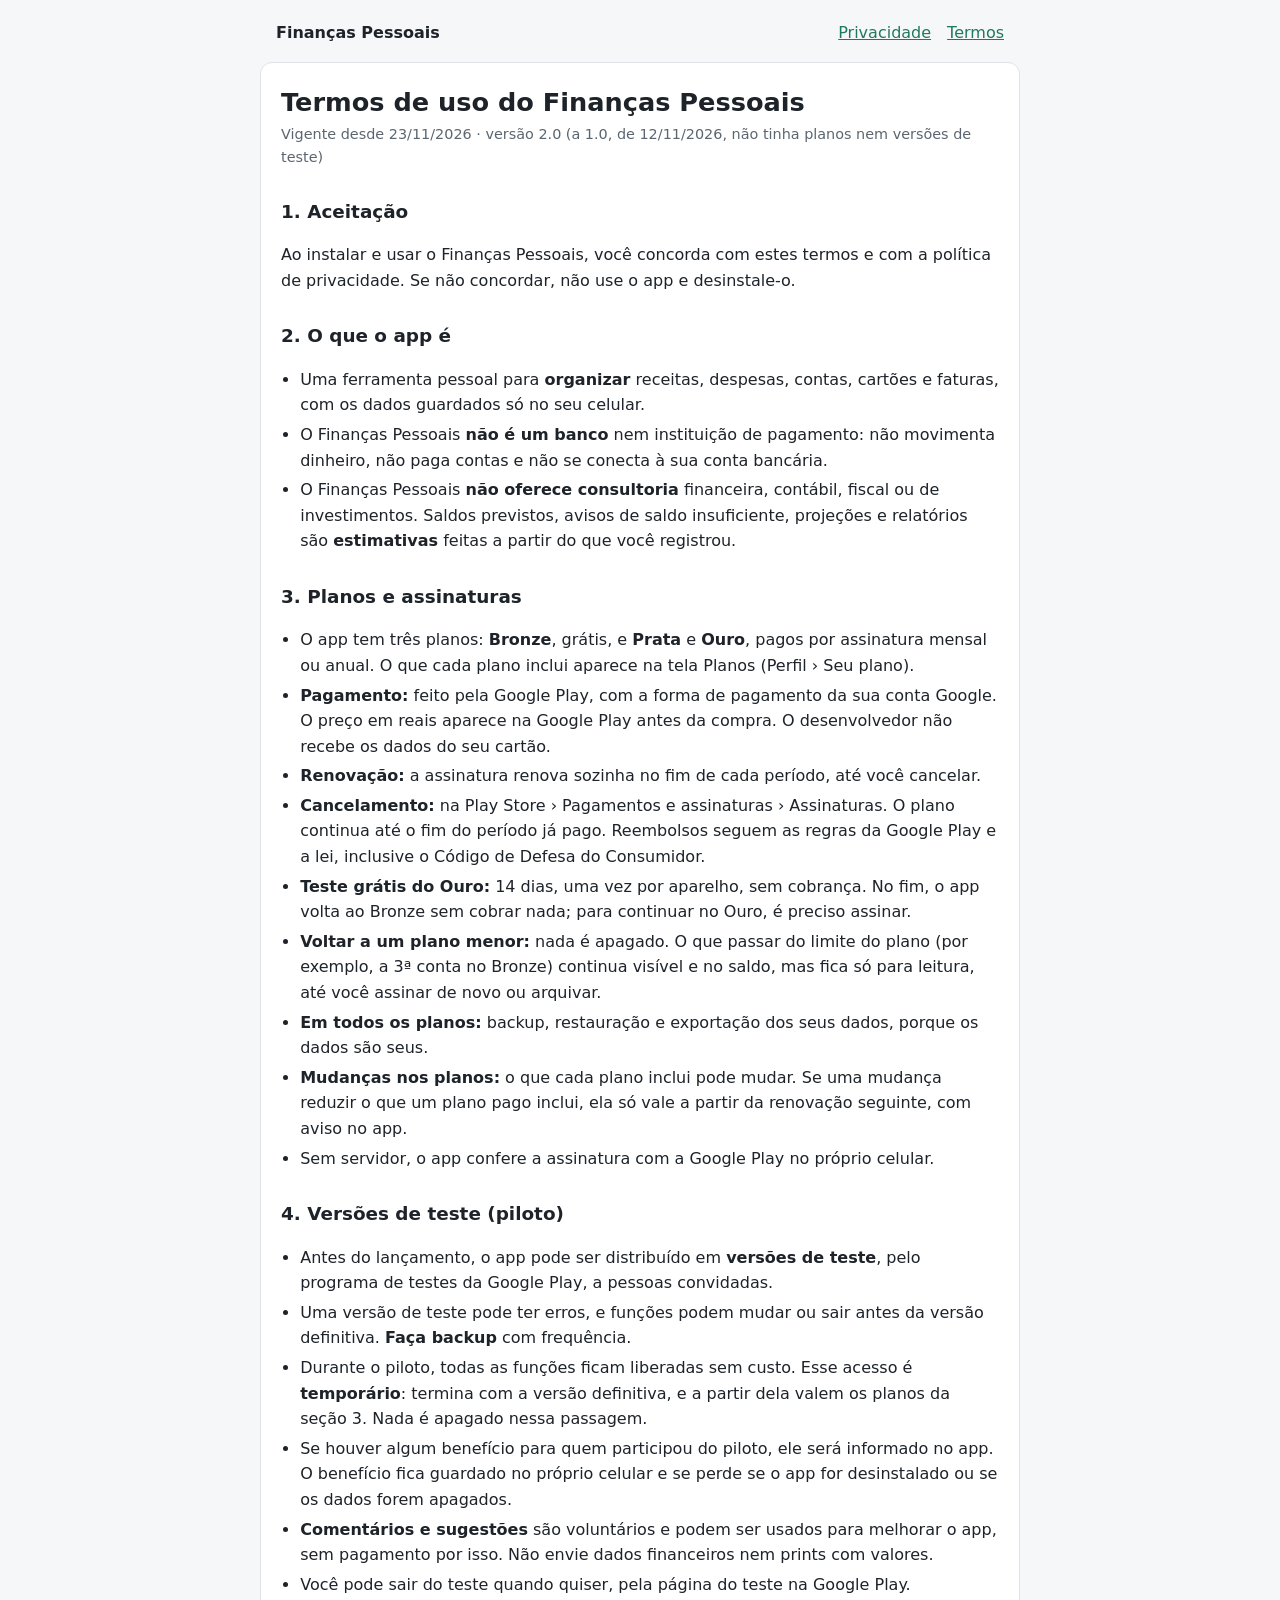
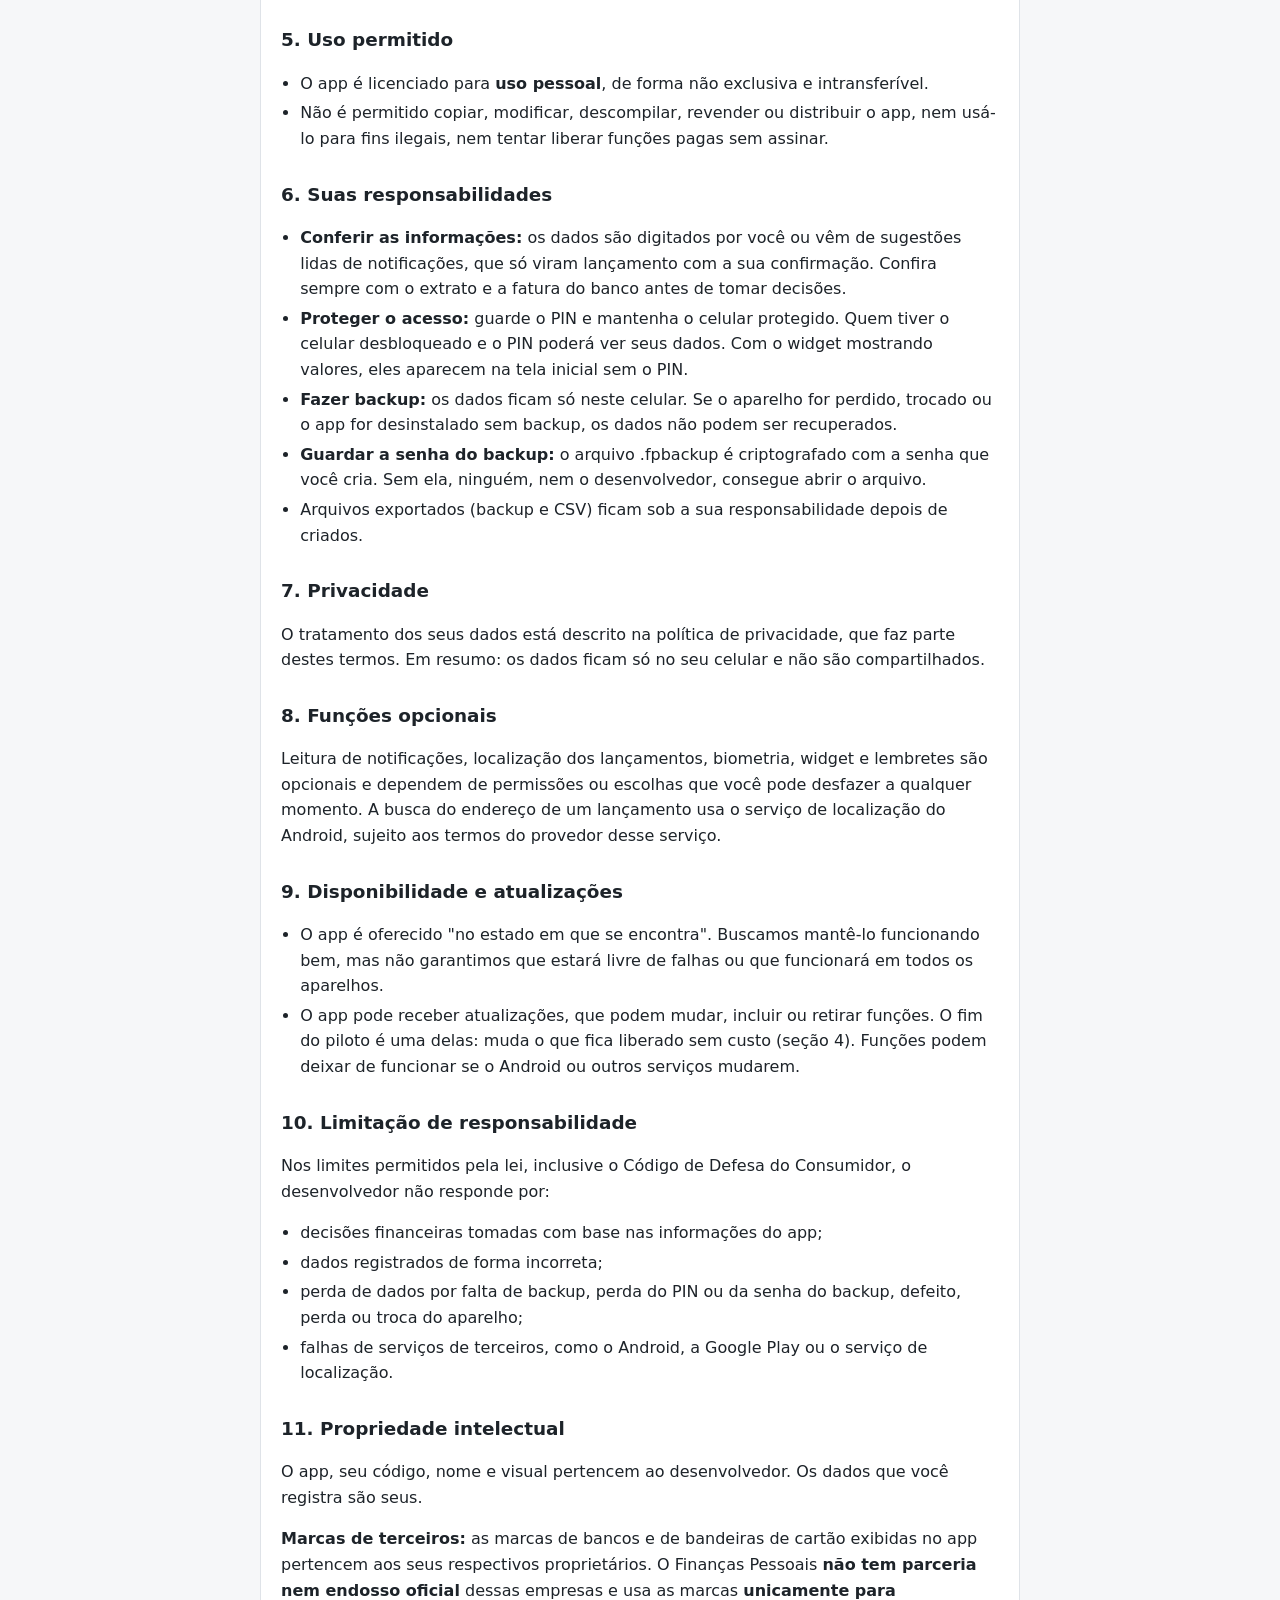
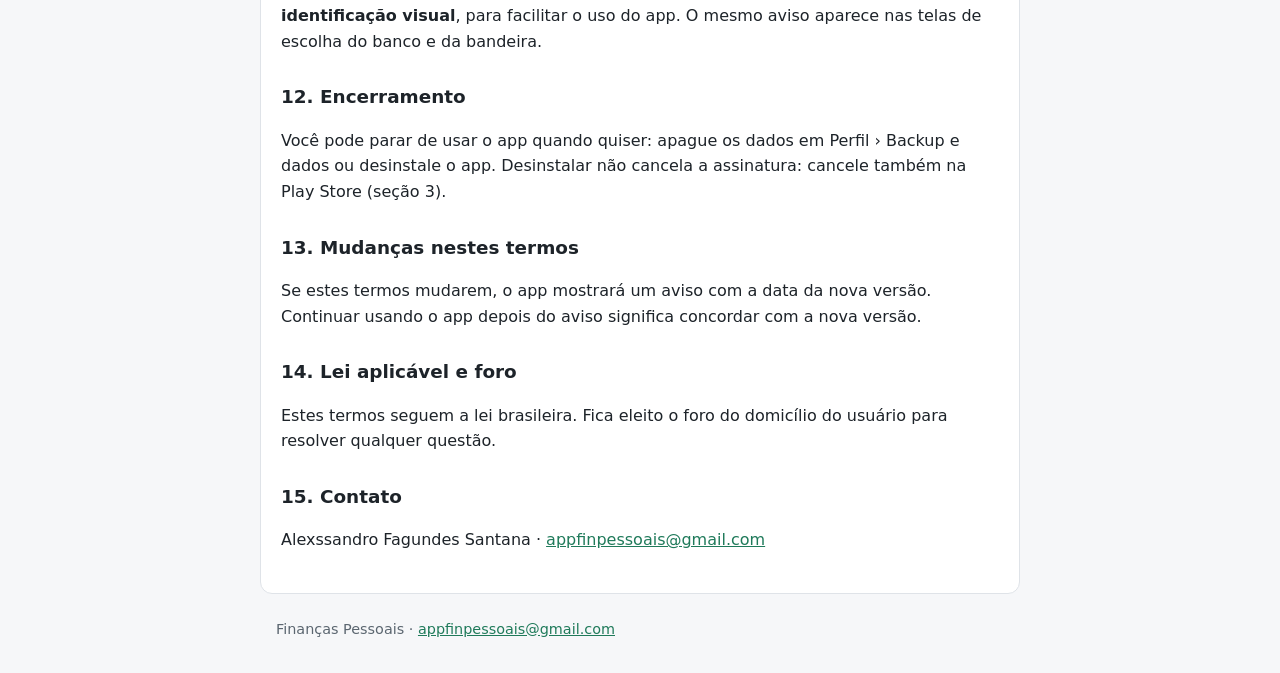
==== termos.html @ 2649c142 "Politica de privacidade 1.2 e termos de uso 2.0" ====
<!doctype html>
<html lang="pt-BR">
<head>
<meta charset="utf-8">
<meta name="viewport" content="width=device-width, initial-scale=1">
<title>Termos de uso · Finanças Pessoais</title>
<link rel="stylesheet" href="estilo.css">
</head>
<body>
<header>
  <a class="marca" href="index.html">Finanças Pessoais</a>
  <nav><a href="privacidade.html">Privacidade</a><a href="termos.html">Termos</a></nav>
</header>
<main>
<h1>Termos de uso do Finanças Pessoais</h1>
<p class="vigencia">Vigente desde 23/11/2026 · versão 2.0 (a 1.0, de 12/11/2026, não tinha planos nem versões de teste)</p>
<h2>1. Aceitação</h2>
<p>Ao instalar e usar o Finanças Pessoais, você concorda com estes termos e com a política de privacidade. Se não concordar, não use o app e desinstale-o.</p>
<h2>2. O que o app é</h2>
<ul>
<li>Uma ferramenta pessoal para <strong>organizar</strong> receitas, despesas, contas, cartões e faturas, com os dados guardados só no seu celular.</li>
<li>O Finanças Pessoais <strong>não é um banco</strong> nem instituição de pagamento: não movimenta dinheiro, não paga contas e não se conecta à sua conta bancária.</li>
<li>O Finanças Pessoais <strong>não oferece consultoria</strong> financeira, contábil, fiscal ou de investimentos. Saldos previstos, avisos de saldo insuficiente, projeções e relatórios são <strong>estimativas</strong> feitas a partir do que você registrou.</li>
</ul>
<h2>3. Planos e assinaturas</h2>
<ul>
<li>O app tem três planos: <strong>Bronze</strong>, grátis, e <strong>Prata</strong> e <strong>Ouro</strong>, pagos por assinatura mensal ou anual. O que cada plano inclui aparece na tela Planos (Perfil › Seu plano).</li>
<li><strong>Pagamento:</strong> feito pela Google Play, com a forma de pagamento da sua conta Google. O preço em reais aparece na Google Play antes da compra. O desenvolvedor não recebe os dados do seu cartão.</li>
<li><strong>Renovação:</strong> a assinatura renova sozinha no fim de cada período, até você cancelar.</li>
<li><strong>Cancelamento:</strong> na Play Store › Pagamentos e assinaturas › Assinaturas. O plano continua até o fim do período já pago. Reembolsos seguem as regras da Google Play e a lei, inclusive o Código de Defesa do Consumidor.</li>
<li><strong>Teste grátis do Ouro:</strong> 14 dias, uma vez por aparelho, sem cobrança. No fim, o app volta ao Bronze sem cobrar nada; para continuar no Ouro, é preciso assinar.</li>
<li><strong>Voltar a um plano menor:</strong> nada é apagado. O que passar do limite do plano (por exemplo, a 3ª conta no Bronze) continua visível e no saldo, mas fica só para leitura, até você assinar de novo ou arquivar.</li>
<li><strong>Em todos os planos:</strong> backup, restauração e exportação dos seus dados, porque os dados são seus.</li>
<li><strong>Mudanças nos planos:</strong> o que cada plano inclui pode mudar. Se uma mudança reduzir o que um plano pago inclui, ela só vale a partir da renovação seguinte, com aviso no app.</li>
<li>Sem servidor, o app confere a assinatura com a Google Play no próprio celular.</li>
</ul>
<h2>4. Versões de teste (piloto)</h2>
<ul>
<li>Antes do lançamento, o app pode ser distribuído em <strong>versões de teste</strong>, pelo programa de testes da Google Play, a pessoas convidadas.</li>
<li>Uma versão de teste pode ter erros, e funções podem mudar ou sair antes da versão definitiva. <strong>Faça backup</strong> com frequência.</li>
<li>Durante o piloto, todas as funções ficam liberadas sem custo. Esse acesso é <strong>temporário</strong>: termina com a versão definitiva, e a partir dela valem os planos da seção 3. Nada é apagado nessa passagem.</li>
<li>Se houver algum benefício para quem participou do piloto, ele será informado no app. O benefício fica guardado no próprio celular e se perde se o app for desinstalado ou se os dados forem apagados.</li>
<li><strong>Comentários e sugestões</strong> são voluntários e podem ser usados para melhorar o app, sem pagamento por isso. Não envie dados financeiros nem prints com valores.</li>
<li>Você pode sair do teste quando quiser, pela página do teste na Google Play.</li>
</ul>
<h2>5. Uso permitido</h2>
<ul>
<li>O app é licenciado para <strong>uso pessoal</strong>, de forma não exclusiva e intransferível.</li>
<li>Não é permitido copiar, modificar, descompilar, revender ou distribuir o app, nem usá-lo para fins ilegais, nem tentar liberar funções pagas sem assinar.</li>
</ul>
<h2>6. Suas responsabilidades</h2>
<ul>
<li><strong>Conferir as informações:</strong> os dados são digitados por você ou vêm de sugestões lidas de notificações, que só viram lançamento com a sua confirmação. Confira sempre com o extrato e a fatura do banco antes de tomar decisões.</li>
<li><strong>Proteger o acesso:</strong> guarde o PIN e mantenha o celular protegido. Quem tiver o celular desbloqueado e o PIN poderá ver seus dados. Com o widget mostrando valores, eles aparecem na tela inicial sem o PIN.</li>
<li><strong>Fazer backup:</strong> os dados ficam só neste celular. Se o aparelho for perdido, trocado ou o app for desinstalado sem backup, os dados não podem ser recuperados.</li>
<li><strong>Guardar a senha do backup:</strong> o arquivo .fpbackup é criptografado com a senha que você cria. Sem ela, ninguém, nem o desenvolvedor, consegue abrir o arquivo.</li>
<li>Arquivos exportados (backup e CSV) ficam sob a sua responsabilidade depois de criados.</li>
</ul>
<h2>7. Privacidade</h2>
<p>O tratamento dos seus dados está descrito na política de privacidade, que faz parte destes termos. Em resumo: os dados ficam só no seu celular e não são compartilhados.</p>
<h2>8. Funções opcionais</h2>
<p>Leitura de notificações, localização dos lançamentos, biometria, widget e lembretes são opcionais e dependem de permissões ou escolhas que você pode desfazer a qualquer momento. A busca do endereço de um lançamento usa o serviço de localização do Android, sujeito aos termos do provedor desse serviço.</p>
<h2>9. Disponibilidade e atualizações</h2>
<ul>
<li>O app é oferecido "no estado em que se encontra". Buscamos mantê-lo funcionando bem, mas não garantimos que estará livre de falhas ou que funcionará em todos os aparelhos.</li>
<li>O app pode receber atualizações, que podem mudar, incluir ou retirar funções. O fim do piloto é uma delas: muda o que fica liberado sem custo (seção 4). Funções podem deixar de funcionar se o Android ou outros serviços mudarem.</li>
</ul>
<h2>10. Limitação de responsabilidade</h2>
<p>Nos limites permitidos pela lei, inclusive o Código de Defesa do Consumidor, o desenvolvedor não responde por:</p>
<ul>
<li>decisões financeiras tomadas com base nas informações do app;</li>
<li>dados registrados de forma incorreta;</li>
<li>perda de dados por falta de backup, perda do PIN ou da senha do backup, defeito, perda ou troca do aparelho;</li>
<li>falhas de serviços de terceiros, como o Android, a Google Play ou o serviço de localização.</li>
</ul>
<h2>11. Propriedade intelectual</h2>
<p>O app, seu código, nome e visual pertencem ao desenvolvedor. Os dados que você registra são seus.</p>
<p><strong>Marcas de terceiros:</strong> as marcas de bancos e de bandeiras de cartão exibidas no app pertencem aos seus respectivos proprietários. O Finanças Pessoais <strong>não tem parceria nem endosso oficial</strong> dessas empresas e usa as marcas <strong>unicamente para identificação visual</strong>, para facilitar o uso do app. O mesmo aviso aparece nas telas de escolha do banco e da bandeira.</p>
<h2>12. Encerramento</h2>
<p>Você pode parar de usar o app quando quiser: apague os dados em Perfil › Backup e dados ou desinstale o app. Desinstalar não cancela a assinatura: cancele também na Play Store (seção 3).</p>
<h2>13. Mudanças nestes termos</h2>
<p>Se estes termos mudarem, o app mostrará um aviso com a data da nova versão. Continuar usando o app depois do aviso significa concordar com a nova versão.</p>
<h2>14. Lei aplicável e foro</h2>
<p>Estes termos seguem a lei brasileira. Fica eleito o foro do domicílio do usuário para resolver qualquer questão.</p>
<h2>15. Contato</h2>
<p>Alexssandro Fagundes Santana · <a href="mailto:appfinpessoais@gmail.com">appfinpessoais@gmail.com</a></p>
</main>
<footer>Finanças Pessoais · <a href="mailto:appfinpessoais@gmail.com">appfinpessoais@gmail.com</a></footer>
</body>
</html>
---- estilo.css ----
:root {
  --fundo: #f6f7f9;
  --cartao: #ffffff;
  --texto: #1d2329;
  --suave: #5b6670;
  --linha: #dfe3e8;
  --acento: #1f7a5a;
}
@media (prefers-color-scheme: dark) {
  :root {
    --fundo: #121417;
    --cartao: #1b1f23;
    --texto: #e6e9ec;
    --suave: #a0a9b2;
    --linha: #2c3238;
    --acento: #5cc79c;
  }
}
* { box-sizing: border-box; }
body {
  margin: 0;
  background: var(--fundo);
  color: var(--texto);
  font: 16px/1.6 system-ui, -apple-system, "Segoe UI", Roboto, sans-serif;
}
a { color: var(--acento); }
header {
  display: flex; flex-wrap: wrap; gap: 8px 20px; align-items: center; justify-content: space-between;
  max-width: 760px; margin: 0 auto; padding: 20px 16px 0;
}
.marca { font-weight: 700; text-decoration: none; color: var(--texto); }
nav { display: flex; gap: 16px; }
main {
  max-width: 760px; margin: 16px auto; padding: 24px 20px;
  background: var(--cartao); border: 1px solid var(--linha); border-radius: 12px;
}
h1 { font-size: 1.6rem; line-height: 1.25; margin: 0 0 4px; }
h2 { font-size: 1.15rem; margin: 28px 0 8px; }
.vigencia { color: var(--suave); font-size: .9rem; margin-top: 0; }
ul { padding-left: 1.2em; }
li { margin: 4px 0; }
.tabela { overflow-x: auto; }
table { border-collapse: collapse; width: 100%; font-size: .95rem; }
th, td { text-align: left; padding: 8px 10px; border-bottom: 1px solid var(--linha); vertical-align: top; }
th { color: var(--suave); font-weight: 600; }
.links { display: grid; gap: 12px; margin-top: 20px; }
.links a {
  display: block; padding: 14px 16px; border: 1px solid var(--linha); border-radius: 10px;
  text-decoration: none; font-weight: 600;
}
footer { max-width: 760px; margin: 0 auto; padding: 8px 16px 32px; color: var(--suave); font-size: .9rem; }
@media (max-width: 480px) { main { margin: 12px 8px; padding: 20px 16px; } }
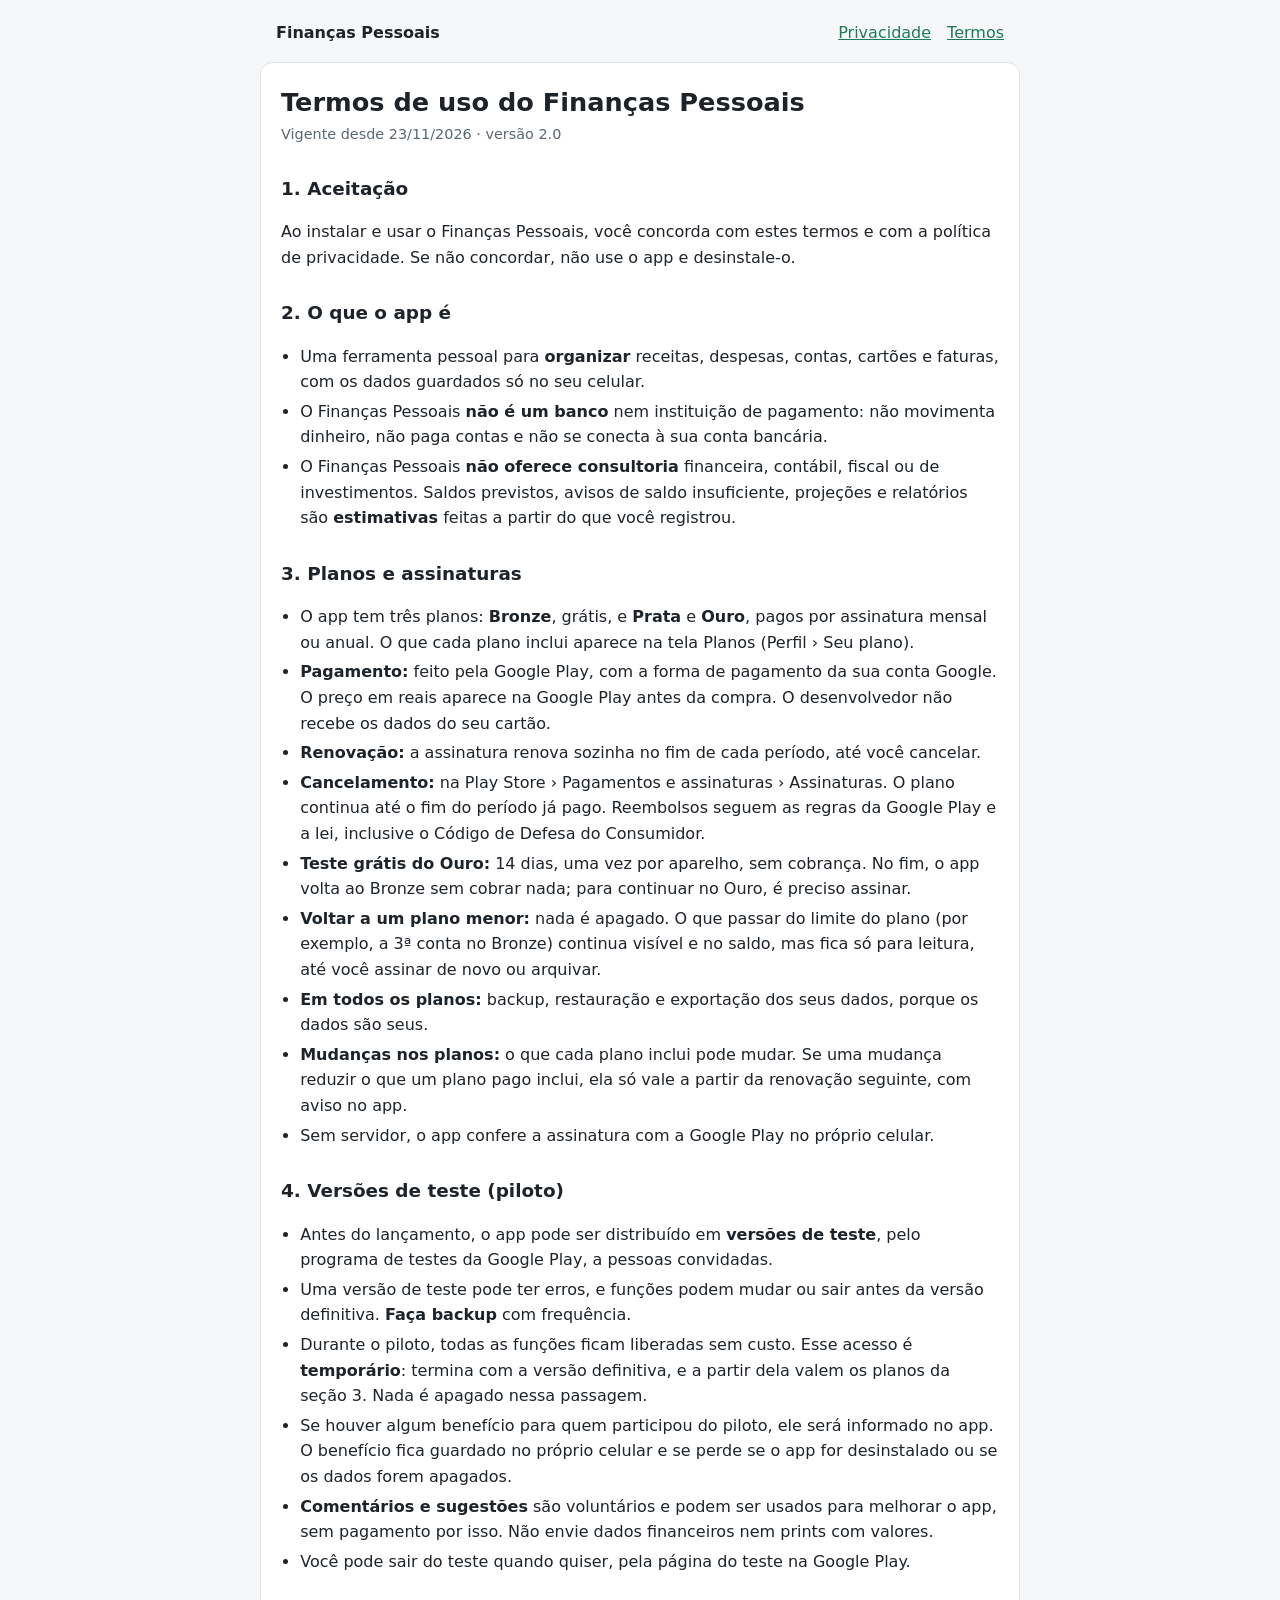
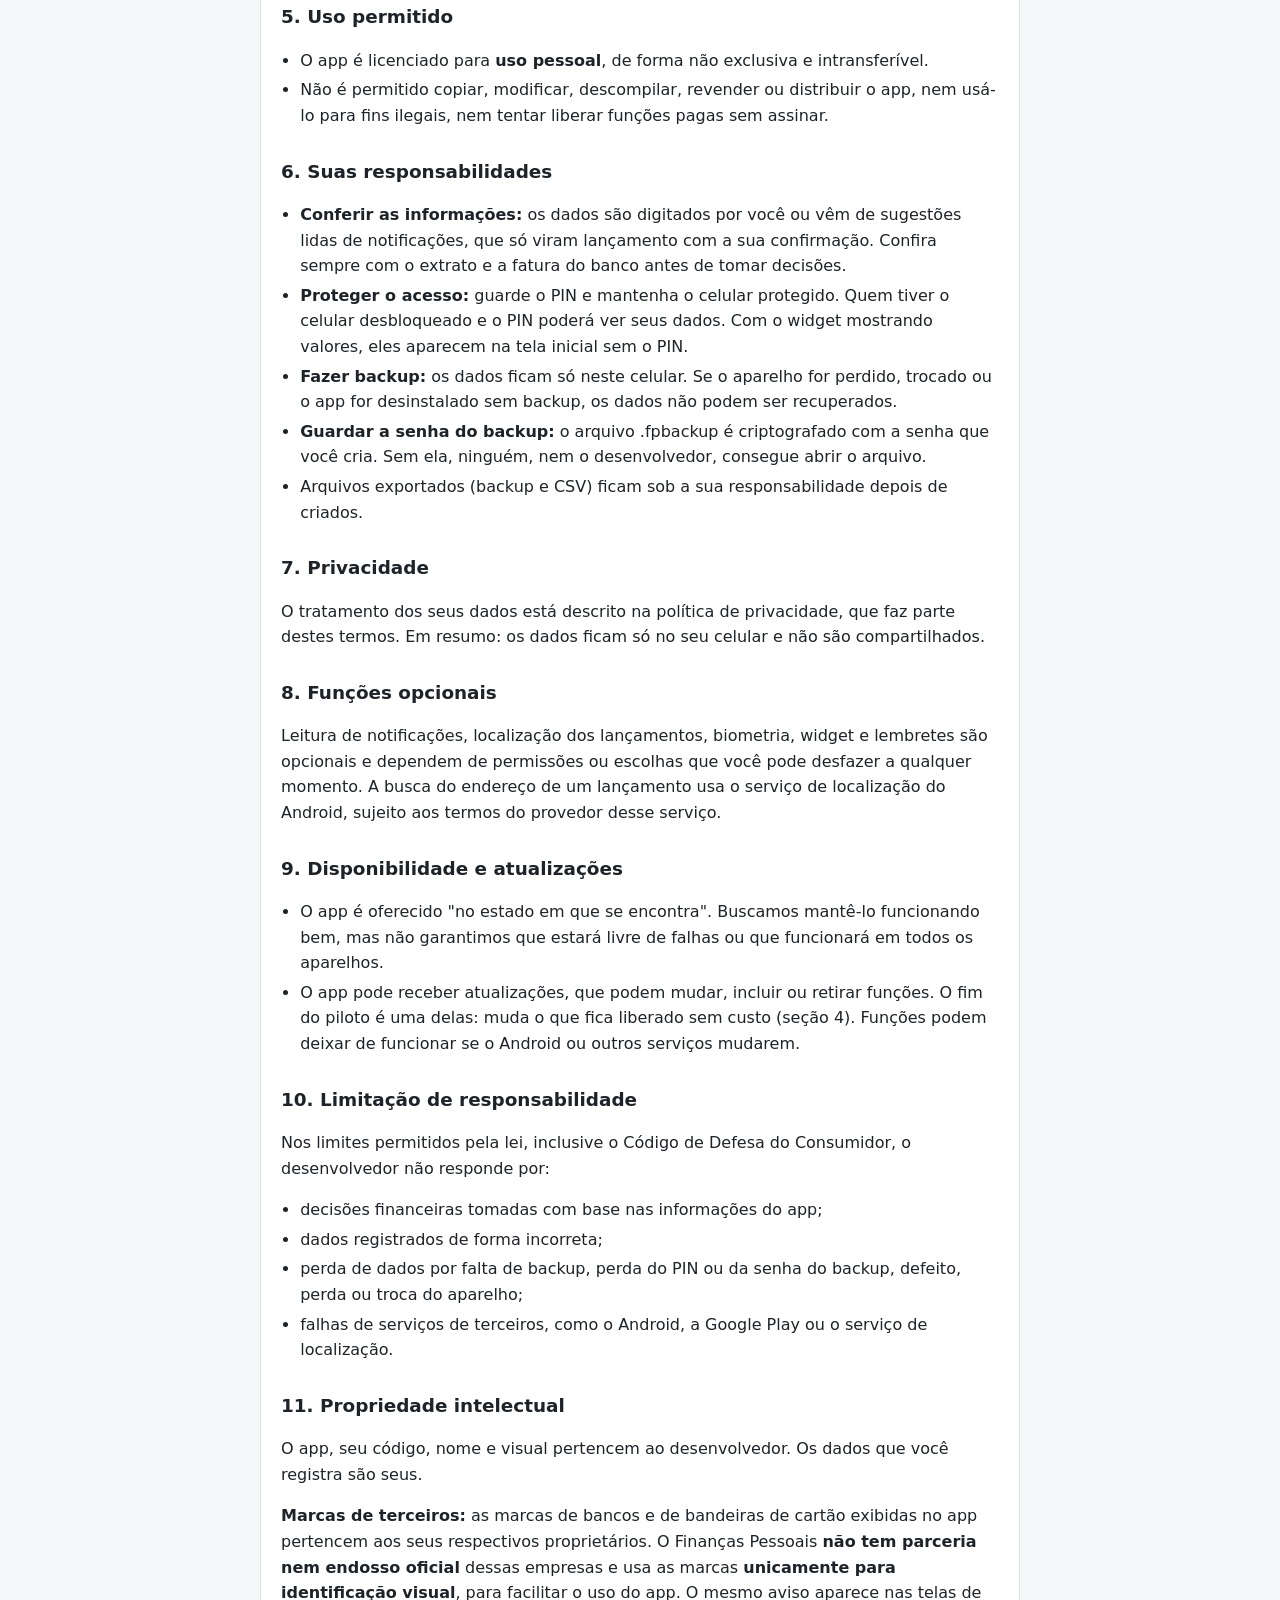
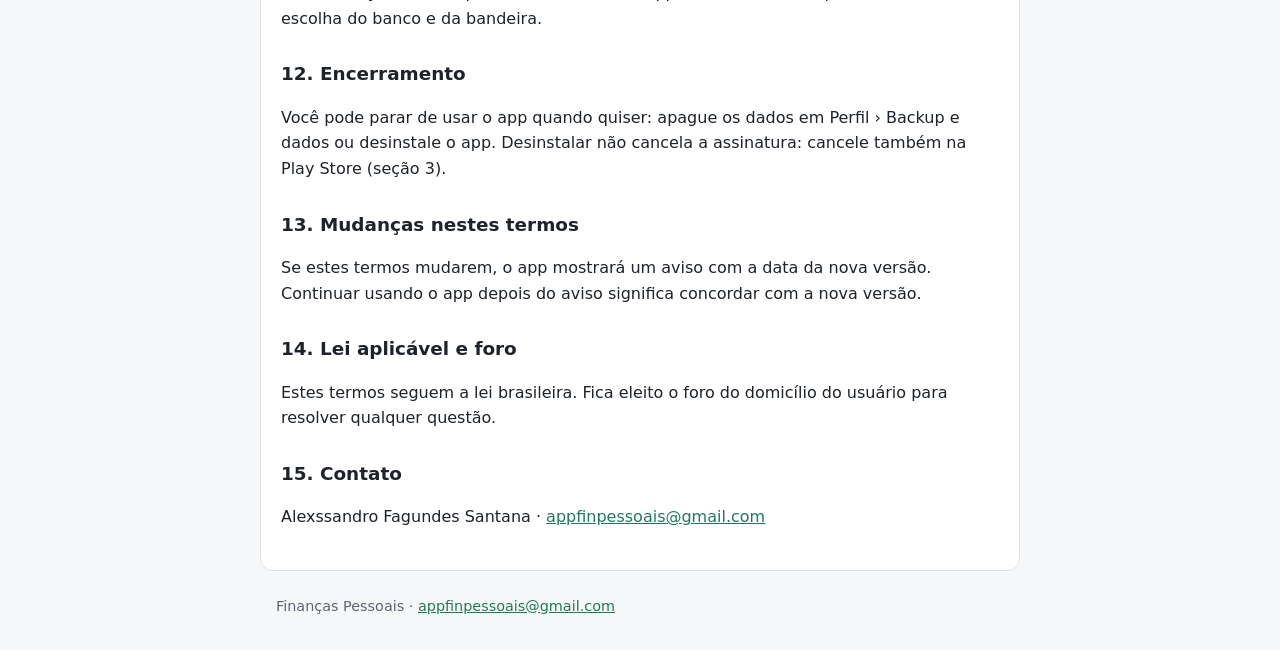
==== commit 26b4f3ce: "Vigencia sem o historico das versoes" ====
--- a/termos.html
+++ b/termos.html
@@ -13,7 +13,7 @@
 </header>
 <main>
 <h1>Termos de uso do Finanças Pessoais</h1>
-<p class="vigencia">Vigente desde 23/11/2026 · versão 2.0 (a 1.0, de 12/11/2026, não tinha planos nem versões de teste)</p>
+<p class="vigencia">Vigente desde 23/11/2026 · versão 2.0</p>
 <h2>1. Aceitação</h2>
 <p>Ao instalar e usar o Finanças Pessoais, você concorda com estes termos e com a política de privacidade. Se não concordar, não use o app e desinstale-o.</p>
 <h2>2. O que o app é</h2>
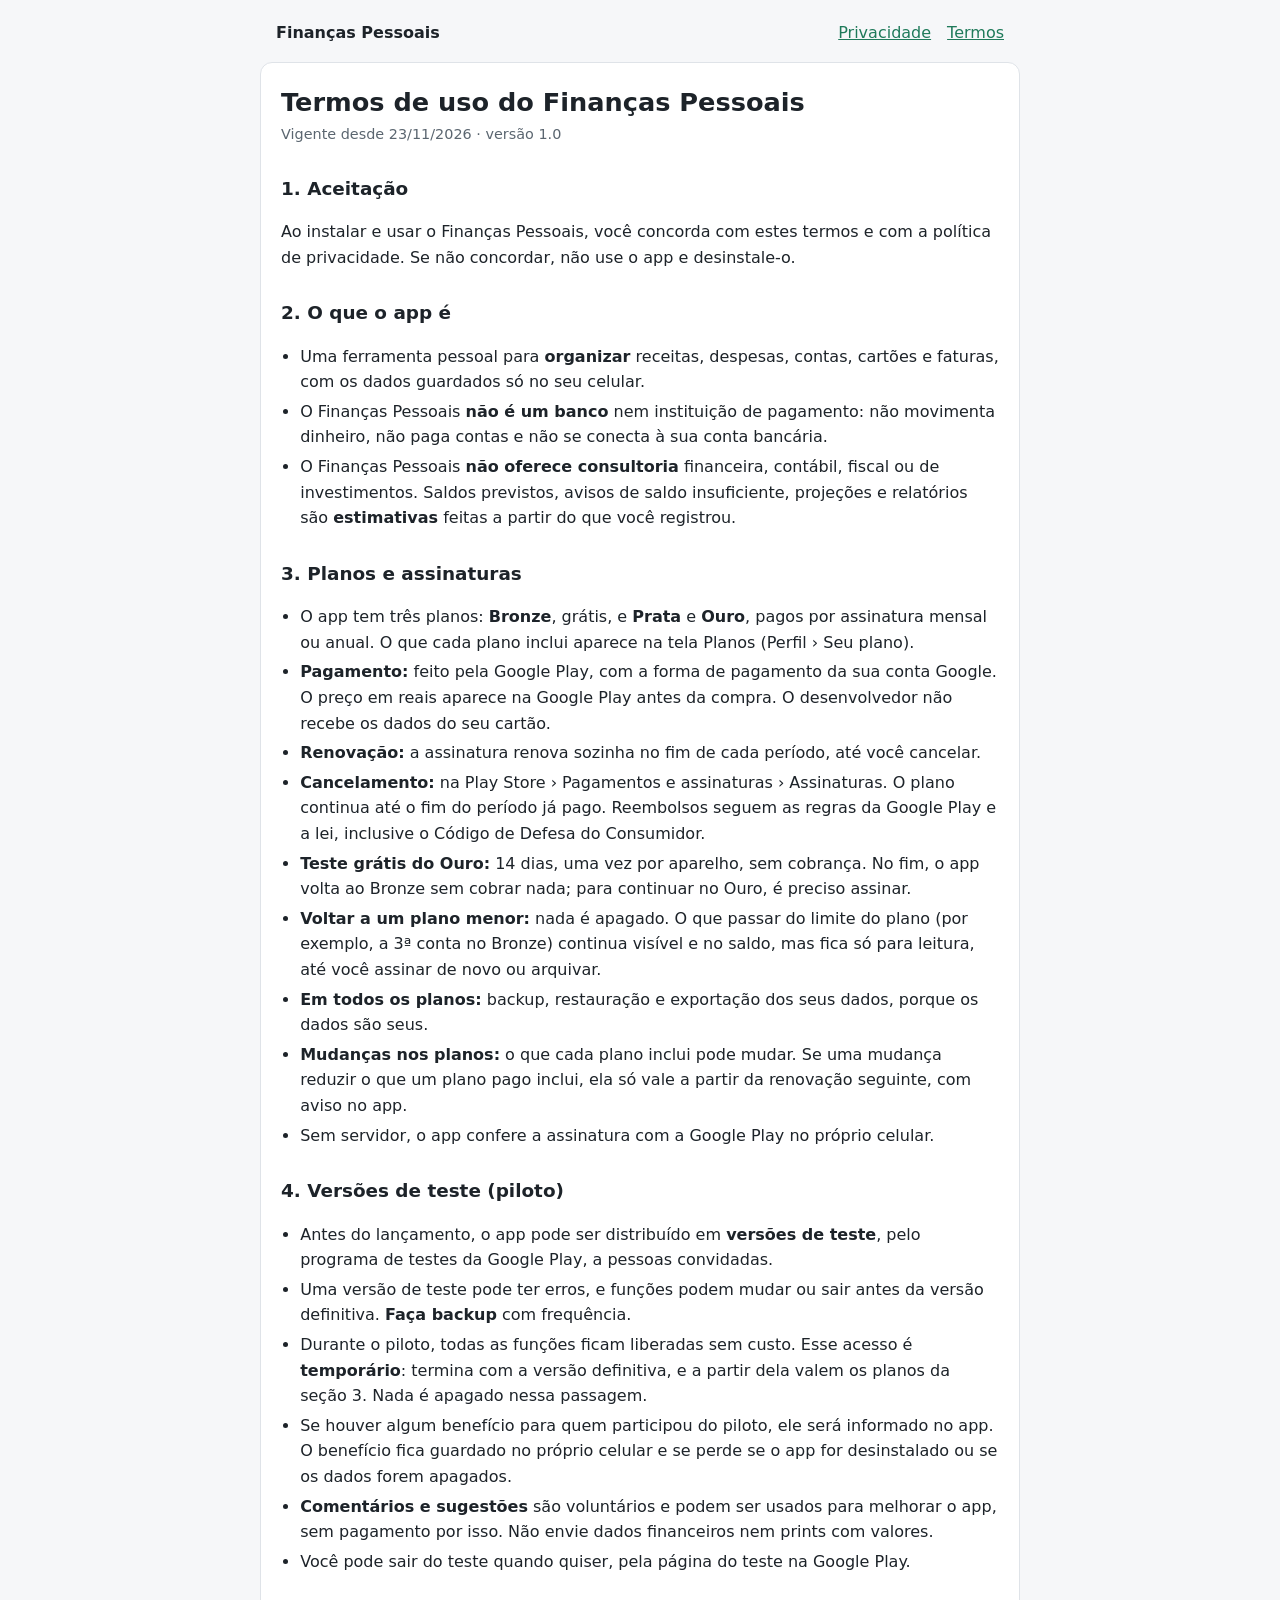
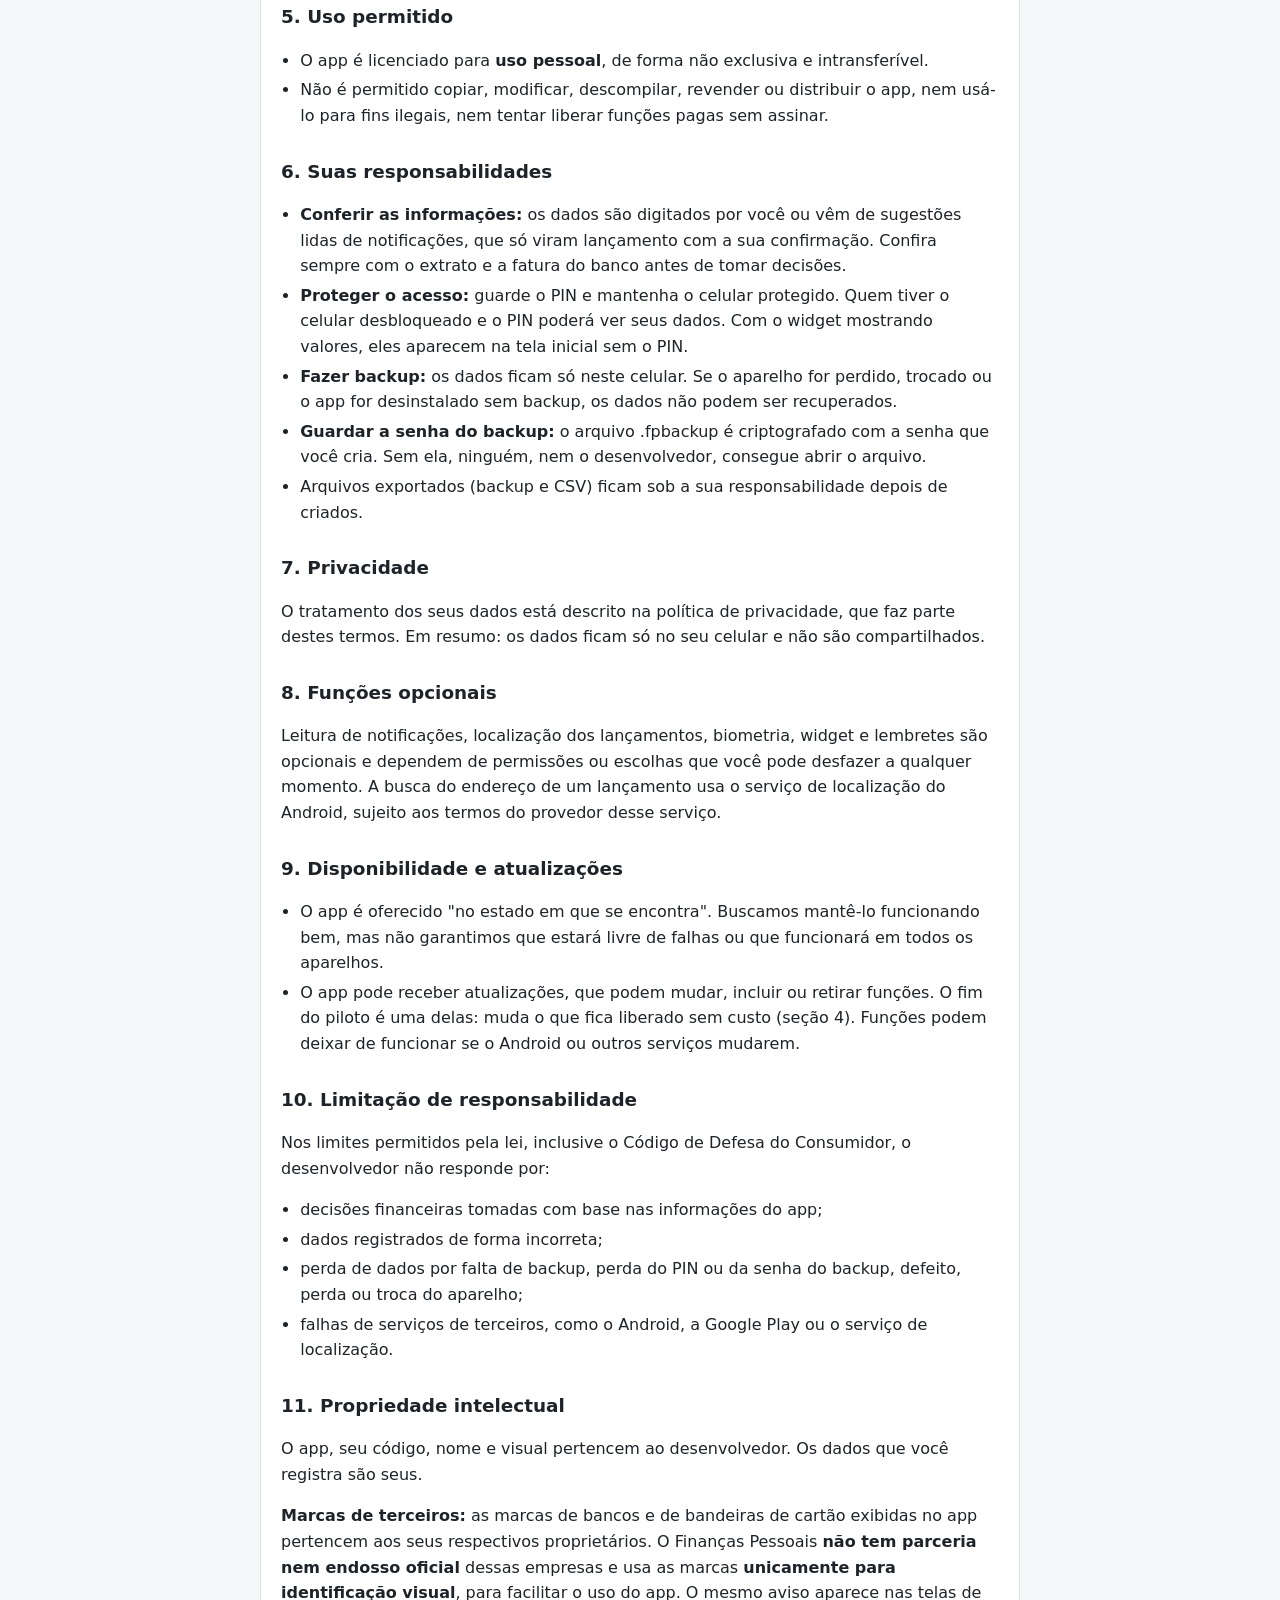
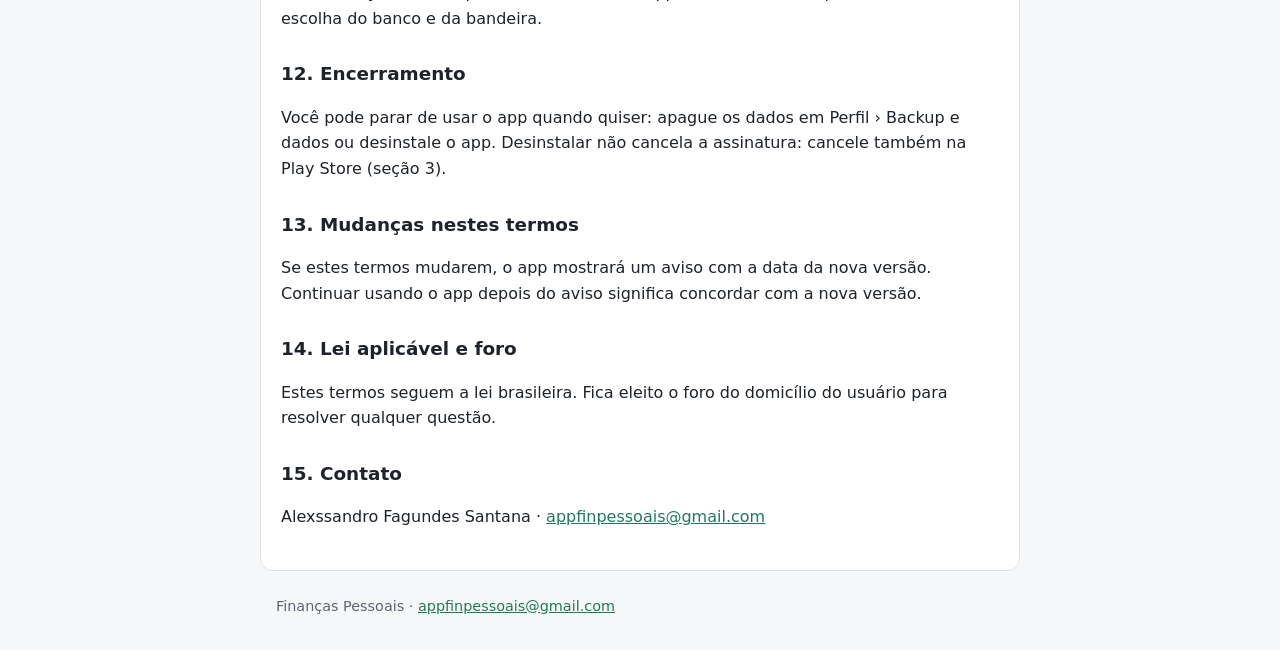
==== commit a176cdf9: "Politica e termos na versao 1.0" ====
--- a/termos.html
+++ b/termos.html
@@ -13,7 +13,7 @@
 </header>
 <main>
 <h1>Termos de uso do Finanças Pessoais</h1>
-<p class="vigencia">Vigente desde 23/11/2026 · versão 2.0</p>
+<p class="vigencia">Vigente desde 23/11/2026 · versão 1.0</p>
 <h2>1. Aceitação</h2>
 <p>Ao instalar e usar o Finanças Pessoais, você concorda com estes termos e com a política de privacidade. Se não concordar, não use o app e desinstale-o.</p>
 <h2>2. O que o app é</h2>
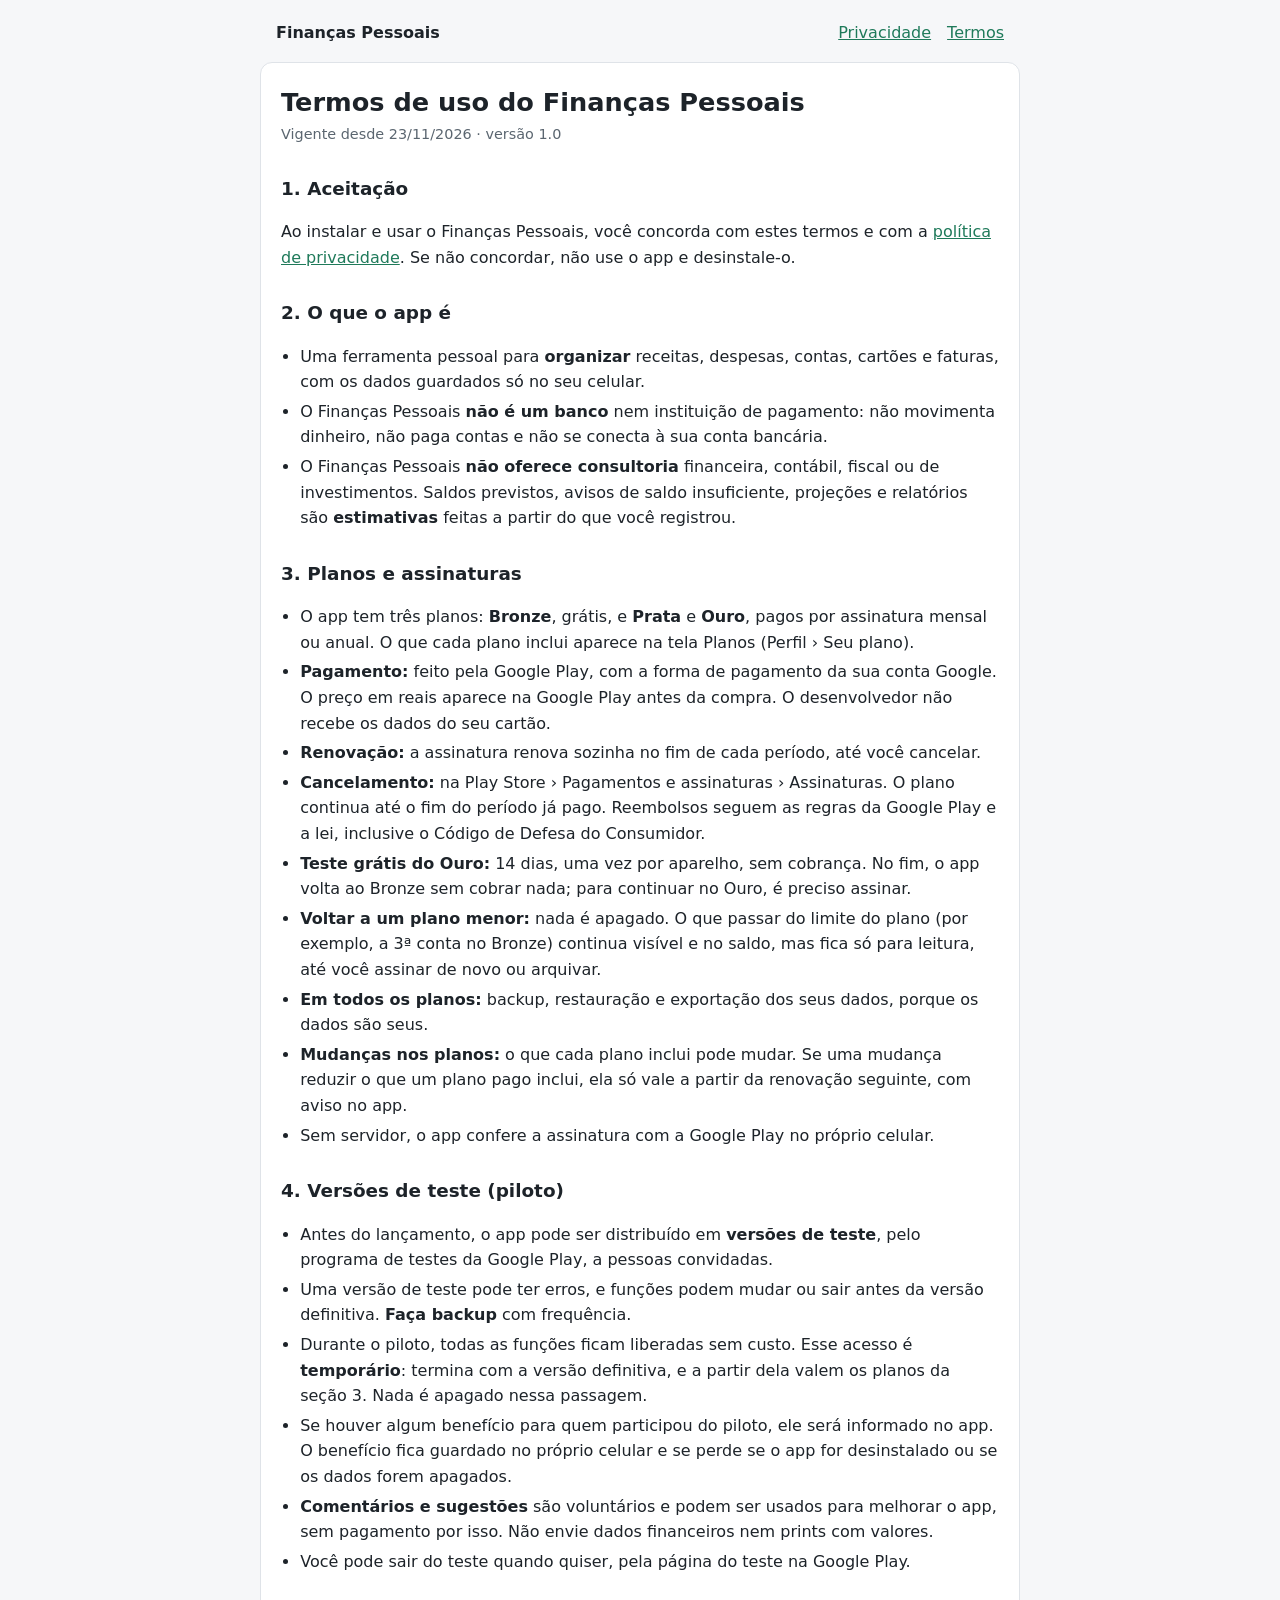
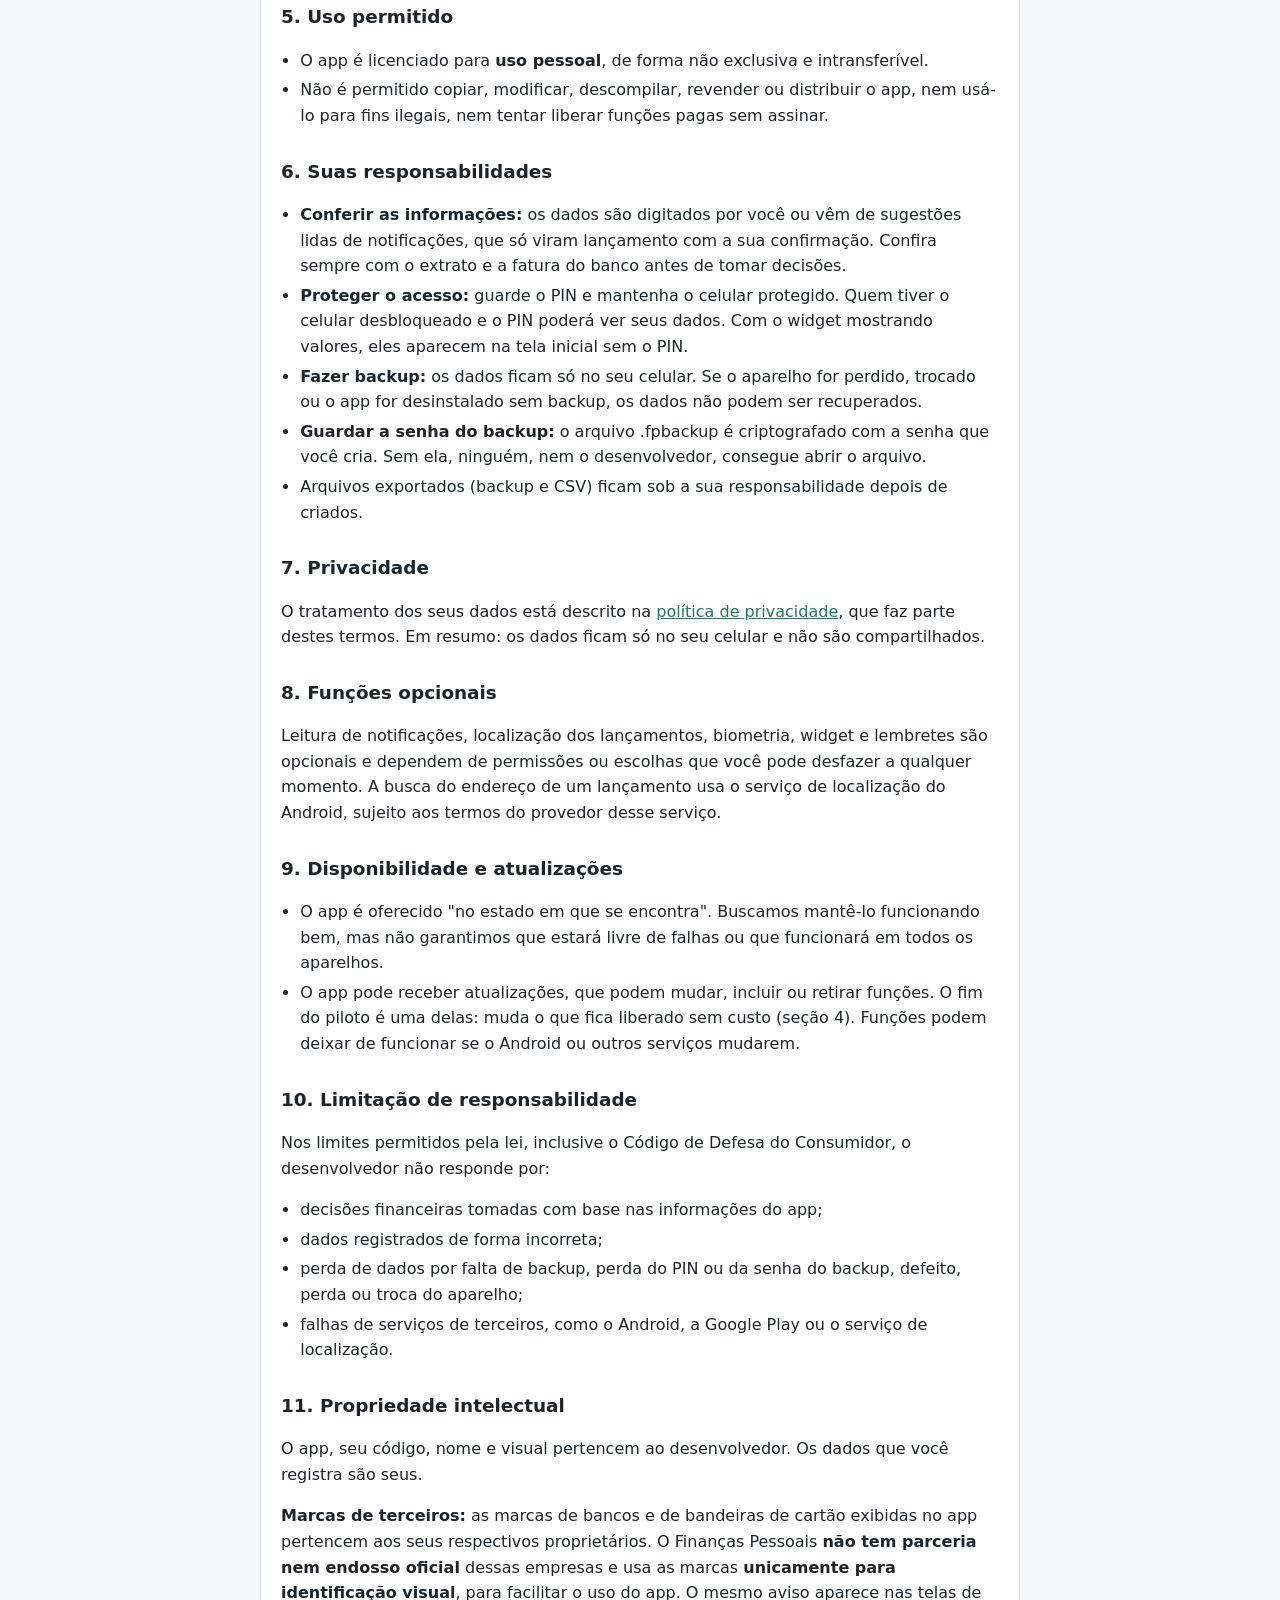
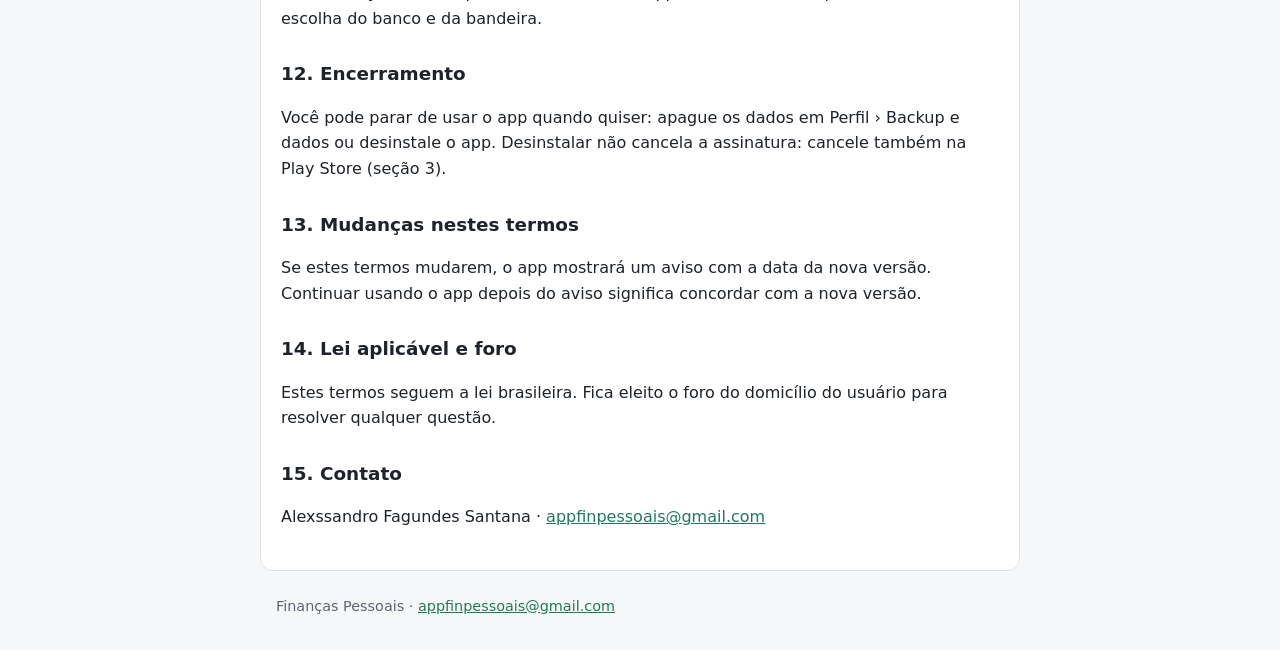
==== commit 73f2f1be: "No seu celular e link para a politica nos termos" ====
--- a/termos.html
+++ b/termos.html
@@ -15,7 +15,7 @@
 <h1>Termos de uso do Finanças Pessoais</h1>
 <p class="vigencia">Vigente desde 23/11/2026 · versão 1.0</p>
 <h2>1. Aceitação</h2>
-<p>Ao instalar e usar o Finanças Pessoais, você concorda com estes termos e com a política de privacidade. Se não concordar, não use o app e desinstale-o.</p>
+<p>Ao instalar e usar o Finanças Pessoais, você concorda com estes termos e com a <a href="privacidade.html">política de privacidade</a>. Se não concordar, não use o app e desinstale-o.</p>
 <h2>2. O que o app é</h2>
 <ul>
 <li>Uma ferramenta pessoal para <strong>organizar</strong> receitas, despesas, contas, cartões e faturas, com os dados guardados só no seu celular.</li>
@@ -52,12 +52,12 @@
 <ul>
 <li><strong>Conferir as informações:</strong> os dados são digitados por você ou vêm de sugestões lidas de notificações, que só viram lançamento com a sua confirmação. Confira sempre com o extrato e a fatura do banco antes de tomar decisões.</li>
 <li><strong>Proteger o acesso:</strong> guarde o PIN e mantenha o celular protegido. Quem tiver o celular desbloqueado e o PIN poderá ver seus dados. Com o widget mostrando valores, eles aparecem na tela inicial sem o PIN.</li>
-<li><strong>Fazer backup:</strong> os dados ficam só neste celular. Se o aparelho for perdido, trocado ou o app for desinstalado sem backup, os dados não podem ser recuperados.</li>
+<li><strong>Fazer backup:</strong> os dados ficam só no seu celular. Se o aparelho for perdido, trocado ou o app for desinstalado sem backup, os dados não podem ser recuperados.</li>
 <li><strong>Guardar a senha do backup:</strong> o arquivo .fpbackup é criptografado com a senha que você cria. Sem ela, ninguém, nem o desenvolvedor, consegue abrir o arquivo.</li>
 <li>Arquivos exportados (backup e CSV) ficam sob a sua responsabilidade depois de criados.</li>
 </ul>
 <h2>7. Privacidade</h2>
-<p>O tratamento dos seus dados está descrito na política de privacidade, que faz parte destes termos. Em resumo: os dados ficam só no seu celular e não são compartilhados.</p>
+<p>O tratamento dos seus dados está descrito na <a href="privacidade.html">política de privacidade</a>, que faz parte destes termos. Em resumo: os dados ficam só no seu celular e não são compartilhados.</p>
 <h2>8. Funções opcionais</h2>
 <p>Leitura de notificações, localização dos lançamentos, biometria, widget e lembretes são opcionais e dependem de permissões ou escolhas que você pode desfazer a qualquer momento. A busca do endereço de um lançamento usa o serviço de localização do Android, sujeito aos termos do provedor desse serviço.</p>
 <h2>9. Disponibilidade e atualizações</h2>
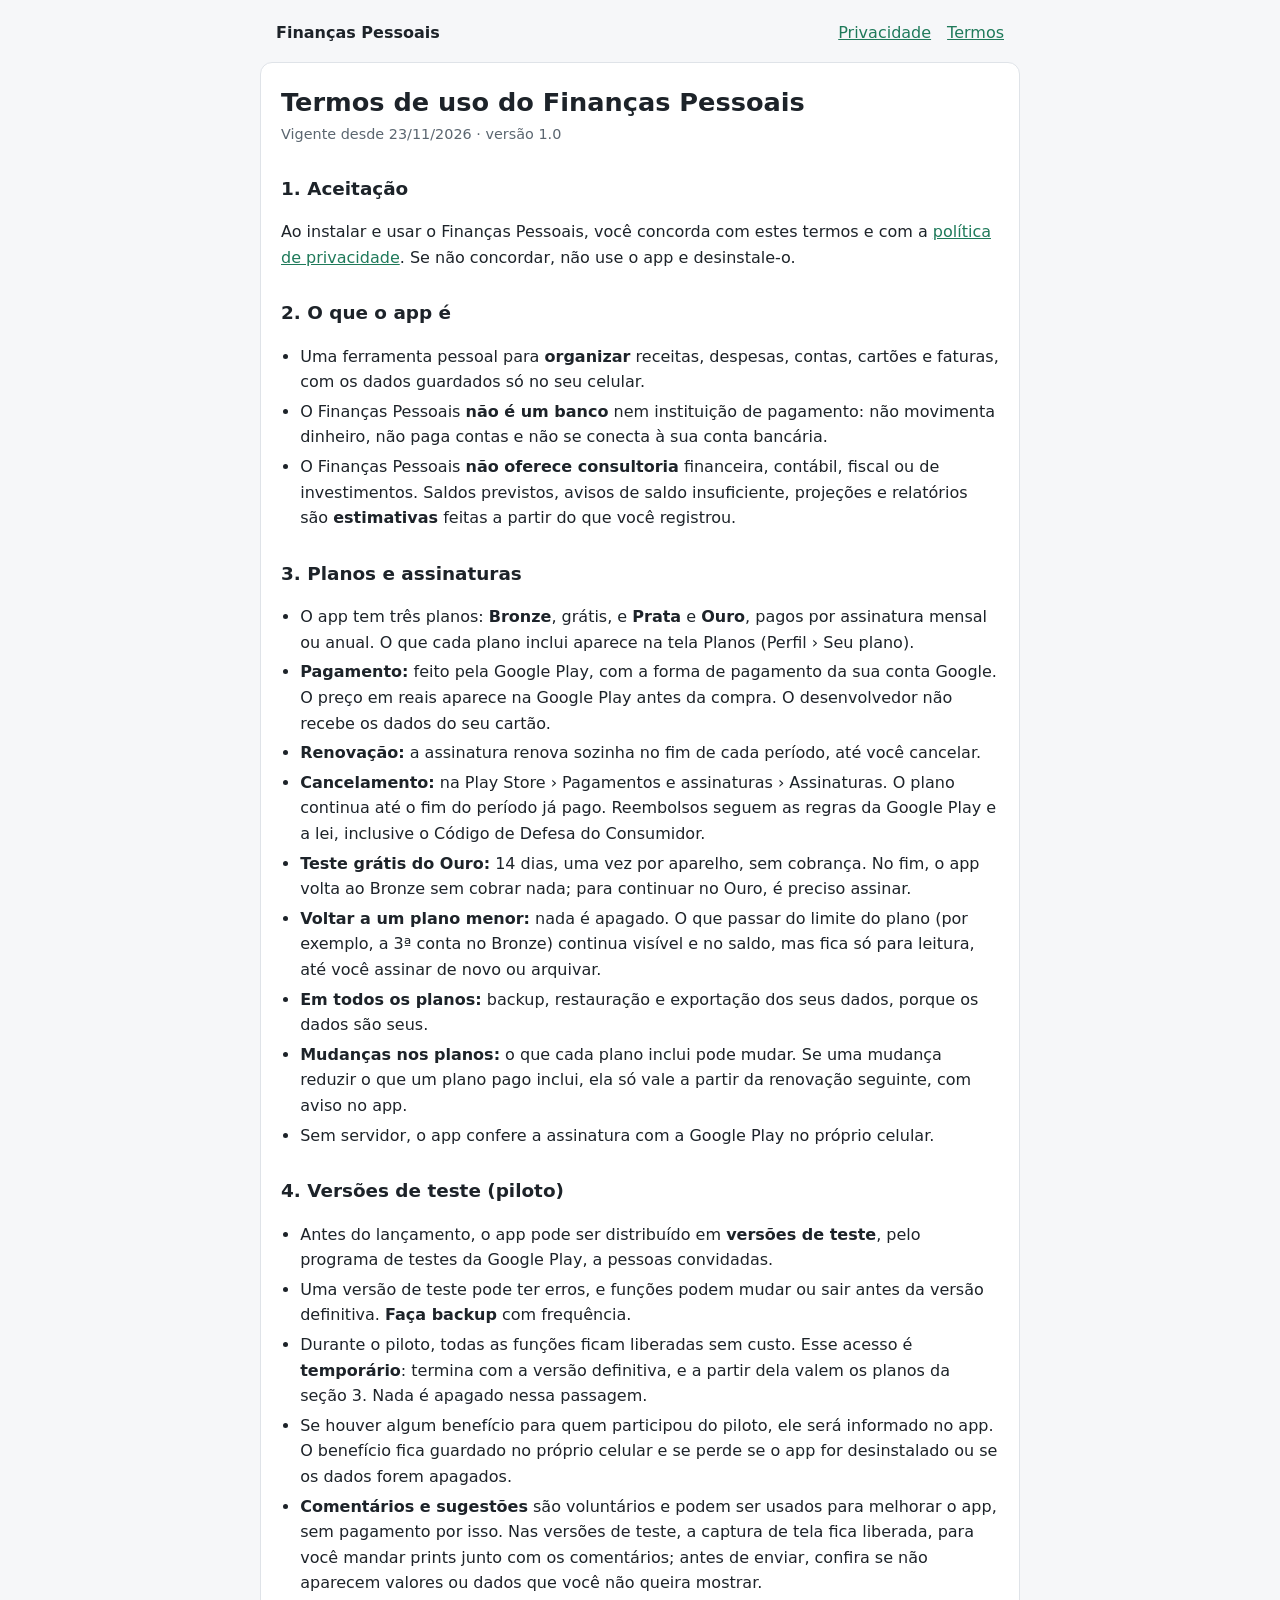
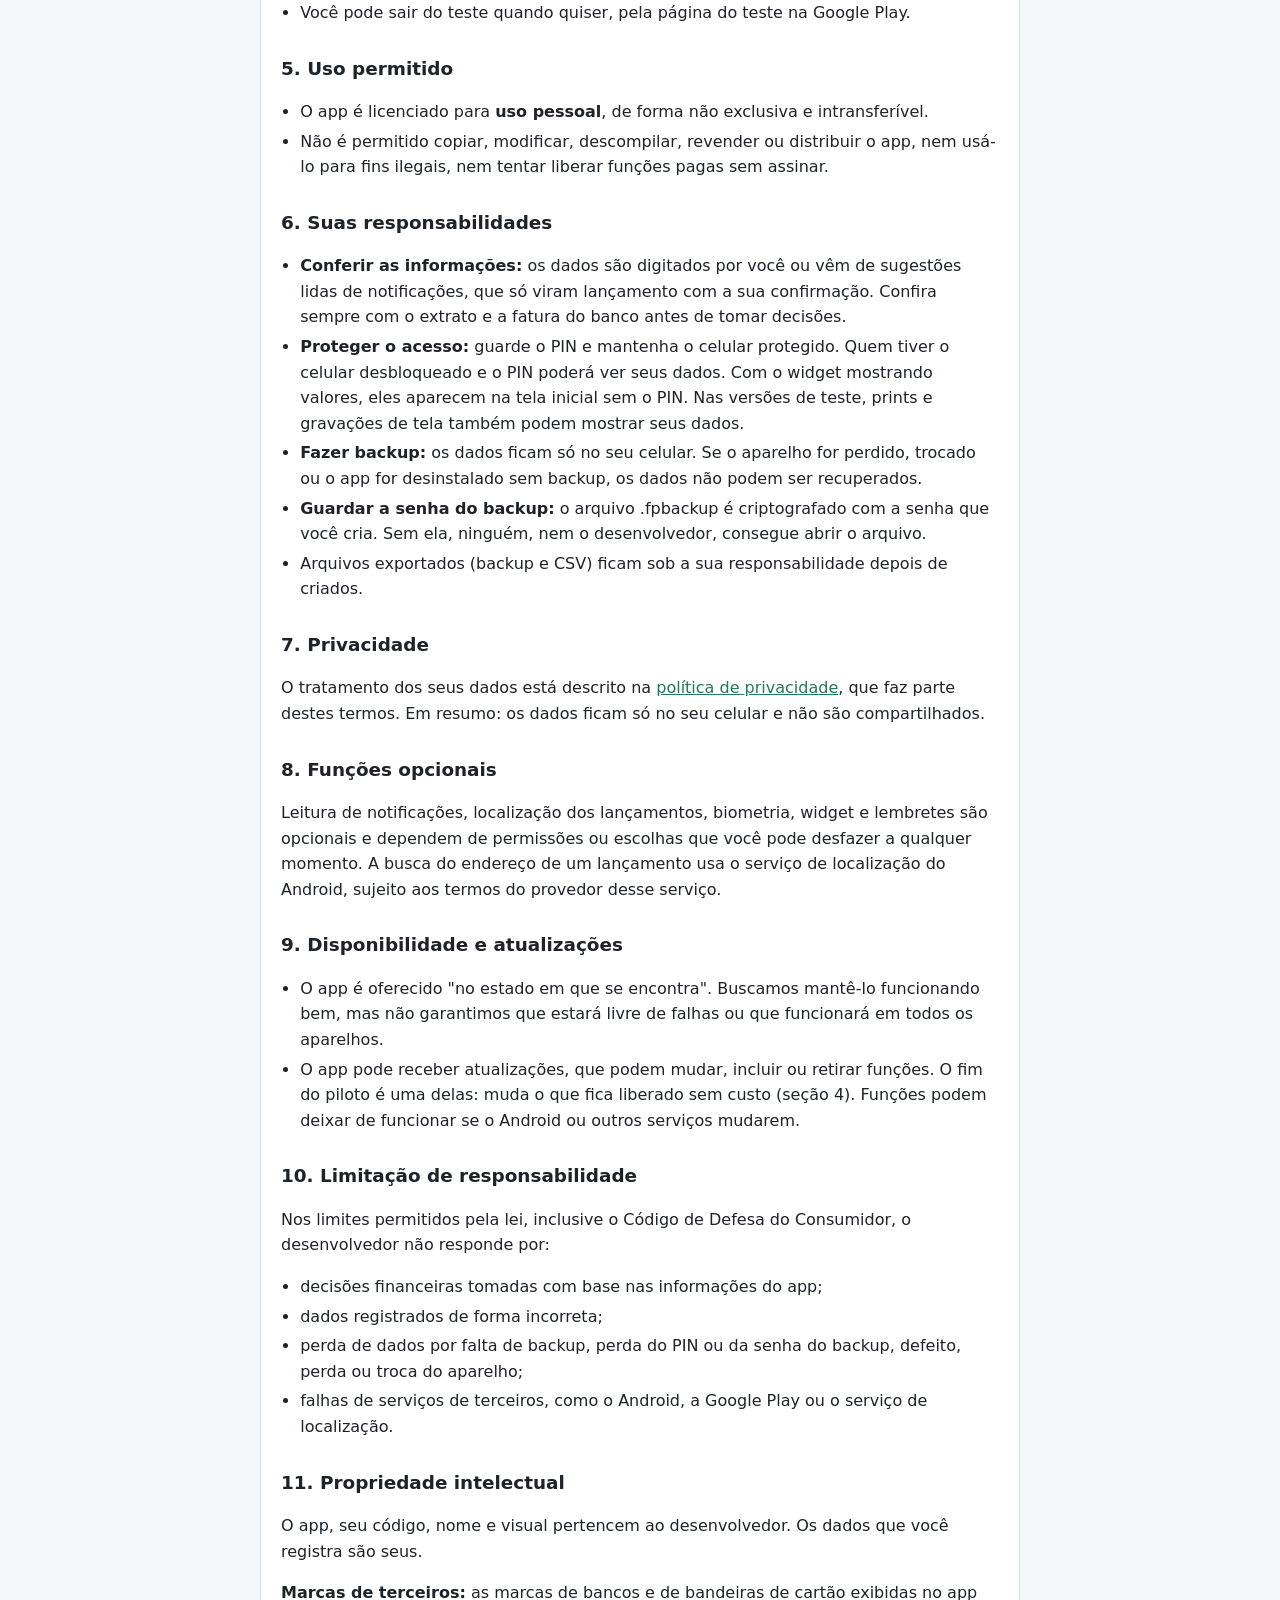
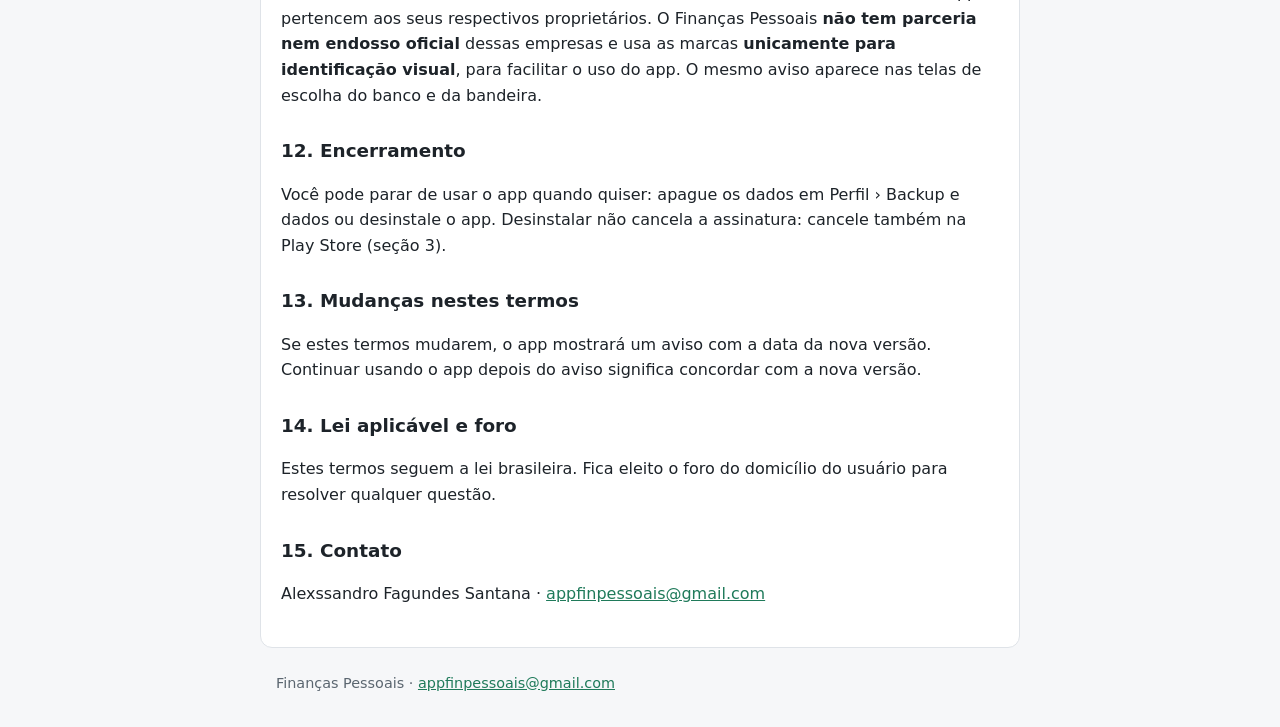
==== commit 57ecbfcd: "Captura de tela liberada nas versoes de teste" ====
--- a/termos.html
+++ b/termos.html
@@ -40,7 +40,7 @@
 <li>Uma versão de teste pode ter erros, e funções podem mudar ou sair antes da versão definitiva. <strong>Faça backup</strong> com frequência.</li>
 <li>Durante o piloto, todas as funções ficam liberadas sem custo. Esse acesso é <strong>temporário</strong>: termina com a versão definitiva, e a partir dela valem os planos da seção 3. Nada é apagado nessa passagem.</li>
 <li>Se houver algum benefício para quem participou do piloto, ele será informado no app. O benefício fica guardado no próprio celular e se perde se o app for desinstalado ou se os dados forem apagados.</li>
-<li><strong>Comentários e sugestões</strong> são voluntários e podem ser usados para melhorar o app, sem pagamento por isso. Não envie dados financeiros nem prints com valores.</li>
+<li><strong>Comentários e sugestões</strong> são voluntários e podem ser usados para melhorar o app, sem pagamento por isso. Nas versões de teste, a captura de tela fica liberada, para você mandar prints junto com os comentários; antes de enviar, confira se não aparecem valores ou dados que você não queira mostrar.</li>
 <li>Você pode sair do teste quando quiser, pela página do teste na Google Play.</li>
 </ul>
 <h2>5. Uso permitido</h2>
@@ -51,7 +51,7 @@
 <h2>6. Suas responsabilidades</h2>
 <ul>
 <li><strong>Conferir as informações:</strong> os dados são digitados por você ou vêm de sugestões lidas de notificações, que só viram lançamento com a sua confirmação. Confira sempre com o extrato e a fatura do banco antes de tomar decisões.</li>
-<li><strong>Proteger o acesso:</strong> guarde o PIN e mantenha o celular protegido. Quem tiver o celular desbloqueado e o PIN poderá ver seus dados. Com o widget mostrando valores, eles aparecem na tela inicial sem o PIN.</li>
+<li><strong>Proteger o acesso:</strong> guarde o PIN e mantenha o celular protegido. Quem tiver o celular desbloqueado e o PIN poderá ver seus dados. Com o widget mostrando valores, eles aparecem na tela inicial sem o PIN. Nas versões de teste, prints e gravações de tela também podem mostrar seus dados.</li>
 <li><strong>Fazer backup:</strong> os dados ficam só no seu celular. Se o aparelho for perdido, trocado ou o app for desinstalado sem backup, os dados não podem ser recuperados.</li>
 <li><strong>Guardar a senha do backup:</strong> o arquivo .fpbackup é criptografado com a senha que você cria. Sem ela, ninguém, nem o desenvolvedor, consegue abrir o arquivo.</li>
 <li>Arquivos exportados (backup e CSV) ficam sob a sua responsabilidade depois de criados.</li>
